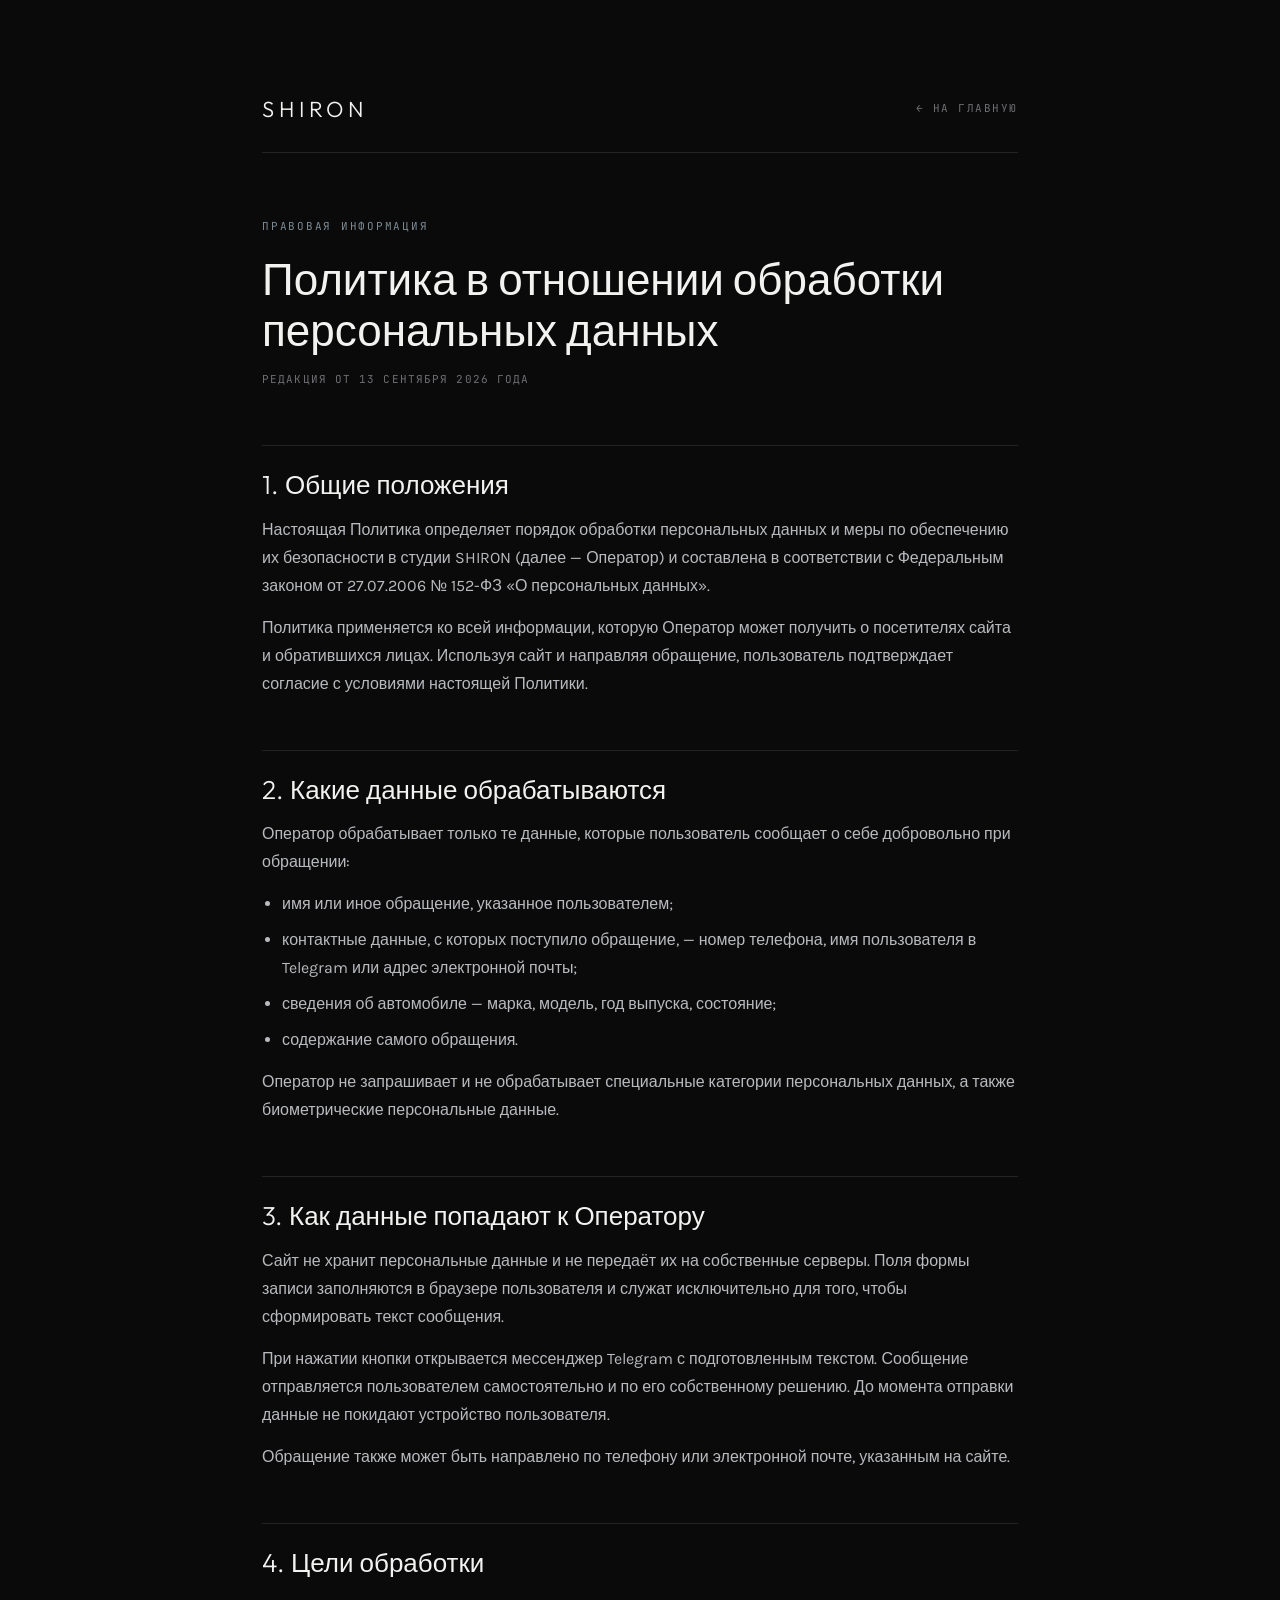
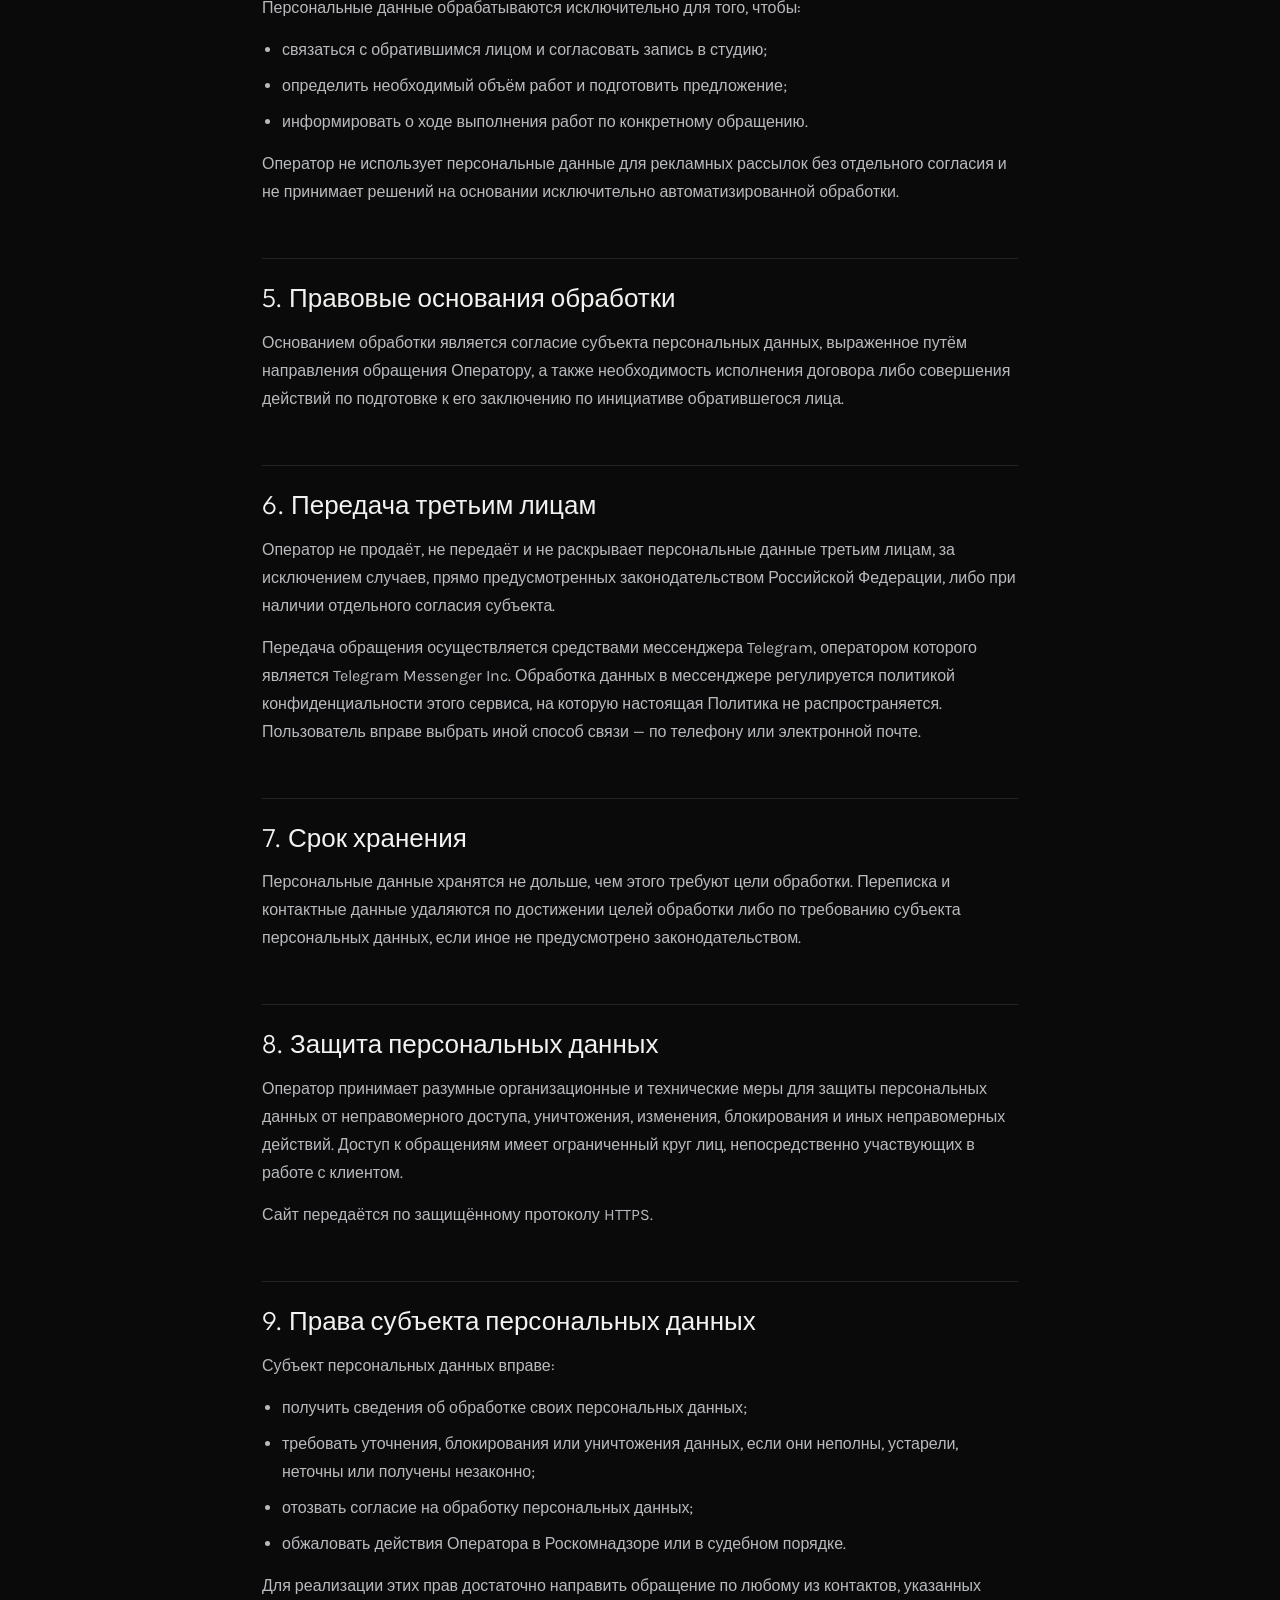
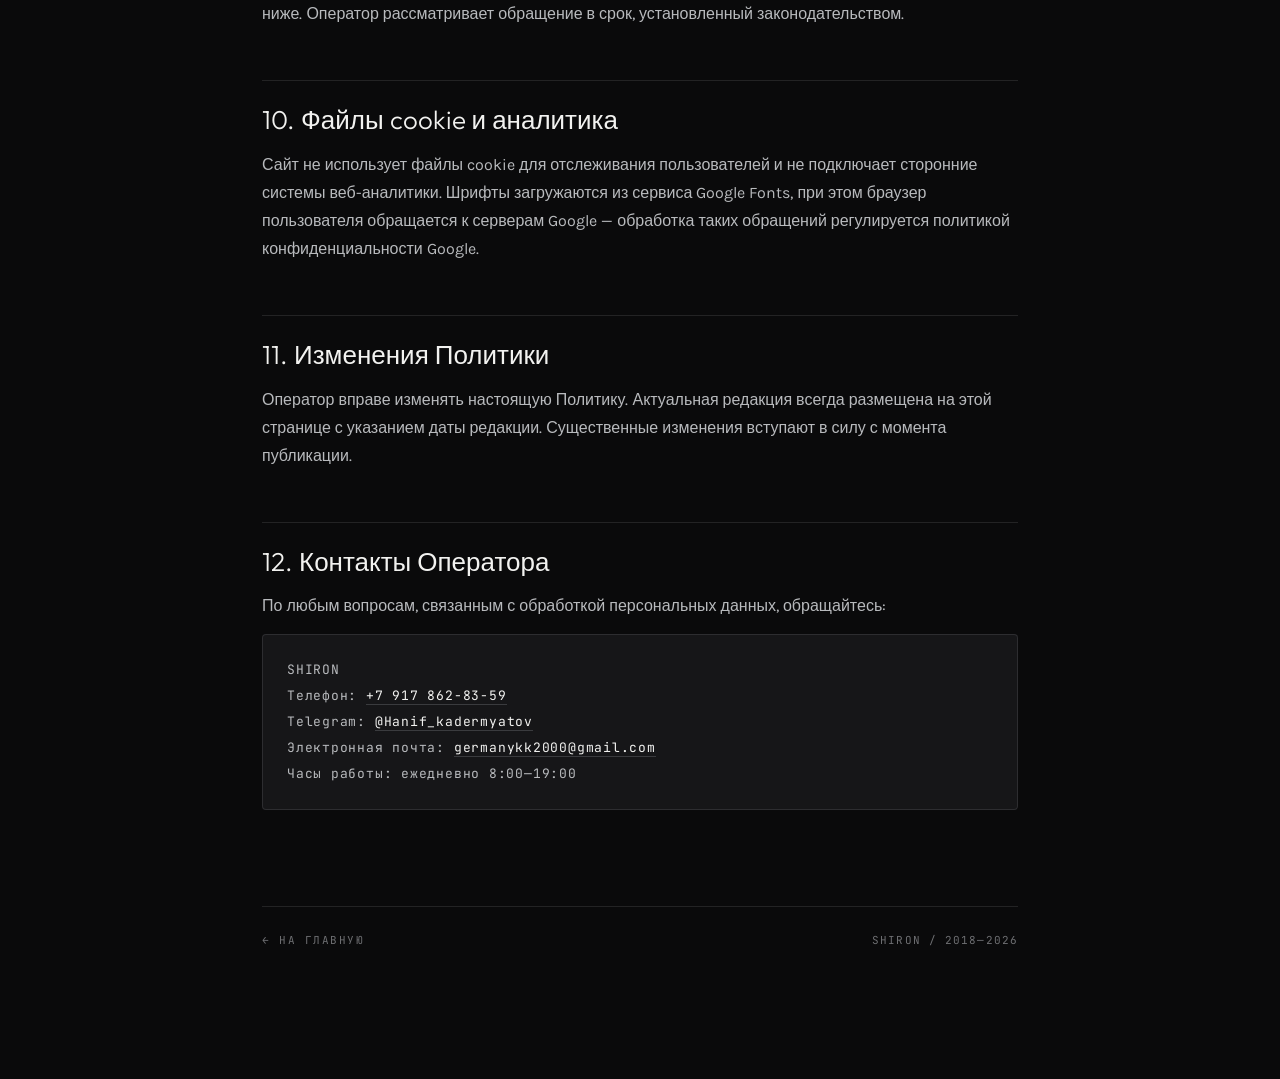
==== privacy.html @ ed154ec4 "Add privacy policy page and consent gate on the booking form Privacy policy drafted against Federal " ====
<!DOCTYPE html>
<html lang="ru">
<head>
<meta charset="utf-8">
<meta name="viewport" content="width=device-width, initial-scale=1">
<title>Политика обработки персональных данных — SHIRON</title>
<meta name="description" content="Политика SHIRON в отношении обработки персональных данных в соответствии с Федеральным законом № 152-ФЗ «О персональных данных».">
<meta name="robots" content="index, follow">
<link rel="canonical" href="https://shiron-nine.vercel.app/privacy">
<link rel="icon" href='data:image/svg+xml,<svg xmlns="http://www.w3.org/2000/svg" viewBox="0 0 64 64"><rect width="64" height="64" rx="10" fill="%230A0A0B"/><text x="32" y="44" font-family="Helvetica,Arial,sans-serif" font-size="38" font-weight="300" fill="%23F2F2F0" text-anchor="middle" letter-spacing="2">S</text></svg>'>
<link rel="preconnect" href="https://fonts.googleapis.com">
<link rel="preconnect" href="https://fonts.gstatic.com" crossorigin>
<link href="https://fonts.googleapis.com/css2?family=Outfit:wght@200;300;400&family=Karla:wght@300;400&family=JetBrains+Mono:wght@400&display=swap" rel="stylesheet">
<style>
:root{
  --onyx-black:#0a0a0b;
  --graphite:#161618;
  --steel-grey:#3a3b3e;
  --slate-grey:#6e6f72;
  --cold-silver:#b8babd;
  --off-white:#f2f2f0;
  --signal:#7c8a94;
  --border-hairline:rgba(184,186,189,.14);
}
*{box-sizing:border-box;}
body{margin:0;background:var(--onyx-black);color:var(--cold-silver);
  font-family:Karla,sans-serif;font-size:16px;line-height:1.75;overflow-wrap:break-word;}
.wrap{max-width:820px;margin:0 auto;padding:clamp(40px,7vw,96px) clamp(20px,4vw,32px) clamp(64px,10vw,140px);}
.top{display:flex;justify-content:space-between;align-items:center;gap:20px;flex-wrap:wrap;
  padding-bottom:24px;border-bottom:1px solid var(--border-hairline);margin-bottom:clamp(36px,6vw,64px);}
.logo{font-family:Outfit,sans-serif;font-weight:300;font-size:22px;letter-spacing:.22em;
  text-transform:uppercase;color:var(--off-white);text-decoration:none;}
.back{font-family:'JetBrains Mono',monospace;font-size:11px;letter-spacing:.14em;
  text-transform:uppercase;color:var(--slate-grey);text-decoration:none;}
.back:hover{color:var(--off-white);}
.eyebrow{font-family:'JetBrains Mono',monospace;font-size:11px;letter-spacing:.16em;
  text-transform:uppercase;color:var(--signal);margin-bottom:18px;}
h1{margin:0 0 14px;font-family:Outfit,sans-serif;font-weight:300;
  font-size:clamp(28px,4vw,44px);line-height:1.15;color:var(--off-white);}
.updated{font-family:'JetBrains Mono',monospace;font-size:11px;letter-spacing:.1em;
  text-transform:uppercase;color:var(--slate-grey);margin-bottom:clamp(32px,5vw,56px);}
h2{margin:clamp(34px,5vw,52px) 0 14px;font-family:Outfit,sans-serif;font-weight:300;
  font-size:clamp(20px,2.4vw,26px);line-height:1.3;color:var(--off-white);
  padding-top:22px;border-top:1px solid var(--border-hairline);}
p{margin:0 0 14px;}
ul{margin:0 0 14px;padding-left:20px;}
li{margin-bottom:8px;}
a{color:var(--off-white);}
a:hover{color:#fff;}
strong{color:var(--off-white);font-weight:400;}
.contacts{margin-top:12px;padding:22px 24px;background:var(--graphite);
  border:1px solid var(--border-hairline);border-radius:4px;
  font-family:'JetBrains Mono',monospace;font-size:13px;letter-spacing:.06em;line-height:2;}
.contacts a{text-decoration:none;border-bottom:1px solid var(--steel-grey);}
.foot{margin-top:clamp(48px,8vw,96px);padding-top:24px;
  border-top:1px solid var(--border-hairline);display:flex;justify-content:space-between;
  gap:16px;flex-wrap:wrap;font-family:'JetBrains Mono',monospace;font-size:11px;
  letter-spacing:.1em;text-transform:uppercase;color:var(--slate-grey);}
</style>
</head>
<body>
<div class="wrap">

  <div class="top">
    <a class="logo" href="/">Shiron</a>
    <a class="back" href="/">← На главную</a>
  </div>

  <div class="eyebrow">Правовая информация</div>
  <h1>Политика в отношении обработки персональных данных</h1>
  <div class="updated">Редакция от 13 сентября 2026 года</div>

  <h2>1. Общие положения</h2>
  <p>Настоящая Политика определяет порядок обработки персональных данных и меры по обеспечению их безопасности в студии SHIRON (далее — Оператор) и составлена в соответствии с Федеральным законом от 27.07.2006 № 152-ФЗ «О персональных данных».</p>
  <p>Политика применяется ко всей информации, которую Оператор может получить о посетителях сайта и обратившихся лицах. Используя сайт и направляя обращение, пользователь подтверждает согласие с условиями настоящей Политики.</p>

  <h2>2. Какие данные обрабатываются</h2>
  <p>Оператор обрабатывает только те данные, которые пользователь сообщает о себе добровольно при обращении:</p>
  <ul>
    <li>имя или иное обращение, указанное пользователем;</li>
    <li>контактные данные, с которых поступило обращение, — номер телефона, имя пользователя в Telegram или адрес электронной почты;</li>
    <li>сведения об автомобиле — марка, модель, год выпуска, состояние;</li>
    <li>содержание самого обращения.</li>
  </ul>
  <p>Оператор не запрашивает и не обрабатывает специальные категории персональных данных, а также биометрические персональные данные.</p>

  <h2>3. Как данные попадают к Оператору</h2>
  <p>Сайт не хранит персональные данные и не передаёт их на собственные серверы. Поля формы записи заполняются в браузере пользователя и служат исключительно для того, чтобы сформировать текст сообщения.</p>
  <p>При нажатии кнопки открывается мессенджер Telegram с подготовленным текстом. Сообщение отправляется пользователем самостоятельно и по его собственному решению. До момента отправки данные не покидают устройство пользователя.</p>
  <p>Обращение также может быть направлено по телефону или электронной почте, указанным на сайте.</p>

  <h2>4. Цели обработки</h2>
  <p>Персональные данные обрабатываются исключительно для того, чтобы:</p>
  <ul>
    <li>связаться с обратившимся лицом и согласовать запись в студию;</li>
    <li>определить необходимый объём работ и подготовить предложение;</li>
    <li>информировать о ходе выполнения работ по конкретному обращению.</li>
  </ul>
  <p>Оператор не использует персональные данные для рекламных рассылок без отдельного согласия и не принимает решений на основании исключительно автоматизированной обработки.</p>

  <h2>5. Правовые основания обработки</h2>
  <p>Основанием обработки является согласие субъекта персональных данных, выраженное путём направления обращения Оператору, а также необходимость исполнения договора либо совершения действий по подготовке к его заключению по инициативе обратившегося лица.</p>

  <h2>6. Передача третьим лицам</h2>
  <p>Оператор не продаёт, не передаёт и не раскрывает персональные данные третьим лицам, за исключением случаев, прямо предусмотренных законодательством Российской Федерации, либо при наличии отдельного согласия субъекта.</p>
  <p>Передача обращения осуществляется средствами мессенджера Telegram, оператором которого является Telegram Messenger Inc. Обработка данных в мессенджере регулируется политикой конфиденциальности этого сервиса, на которую настоящая Политика не распространяется. Пользователь вправе выбрать иной способ связи — по телефону или электронной почте.</p>

  <h2>7. Срок хранения</h2>
  <p>Персональные данные хранятся не дольше, чем этого требуют цели обработки. Переписка и контактные данные удаляются по достижении целей обработки либо по требованию субъекта персональных данных, если иное не предусмотрено законодательством.</p>

  <h2>8. Защита персональных данных</h2>
  <p>Оператор принимает разумные организационные и технические меры для защиты персональных данных от неправомерного доступа, уничтожения, изменения, блокирования и иных неправомерных действий. Доступ к обращениям имеет ограниченный круг лиц, непосредственно участвующих в работе с клиентом.</p>
  <p>Сайт передаётся по защищённому протоколу HTTPS.</p>

  <h2>9. Права субъекта персональных данных</h2>
  <p>Субъект персональных данных вправе:</p>
  <ul>
    <li>получить сведения об обработке своих персональных данных;</li>
    <li>требовать уточнения, блокирования или уничтожения данных, если они неполны, устарели, неточны или получены незаконно;</li>
    <li>отозвать согласие на обработку персональных данных;</li>
    <li>обжаловать действия Оператора в Роскомнадзоре или в судебном порядке.</li>
  </ul>
  <p>Для реализации этих прав достаточно направить обращение по любому из контактов, указанных ниже. Оператор рассматривает обращение в срок, установленный законодательством.</p>

  <h2>10. Файлы cookie и аналитика</h2>
  <p>Сайт не использует файлы cookie для отслеживания пользователей и не подключает сторонние системы веб-аналитики. Шрифты загружаются из сервиса Google Fonts, при этом браузер пользователя обращается к серверам Google — обработка таких обращений регулируется политикой конфиденциальности Google.</p>

  <h2>11. Изменения Политики</h2>
  <p>Оператор вправе изменять настоящую Политику. Актуальная редакция всегда размещена на этой странице с указанием даты редакции. Существенные изменения вступают в силу с момента публикации.</p>

  <h2>12. Контакты Оператора</h2>
  <p>По любым вопросам, связанным с обработкой персональных данных, обращайтесь:</p>
  <div class="contacts">
    SHIRON<br>
    Телефон: <a href="tel:+79178628359">+7 917 862-83-59</a><br>
    Telegram: <a href="https://t.me/Hanif_kadermyatov" target="_blank" rel="noopener">@Hanif_kadermyatov</a><br>
    Электронная почта: <a href="mailto:germanykk2000@gmail.com">germanykk2000@gmail.com</a><br>
    Часы работы: ежедневно 8:00—19:00
  </div>

  <div class="foot">
    <a class="back" href="/">← На главную</a>
    <span>SHIRON / 2018—2026</span>
  </div>

</div>
</body>
</html>
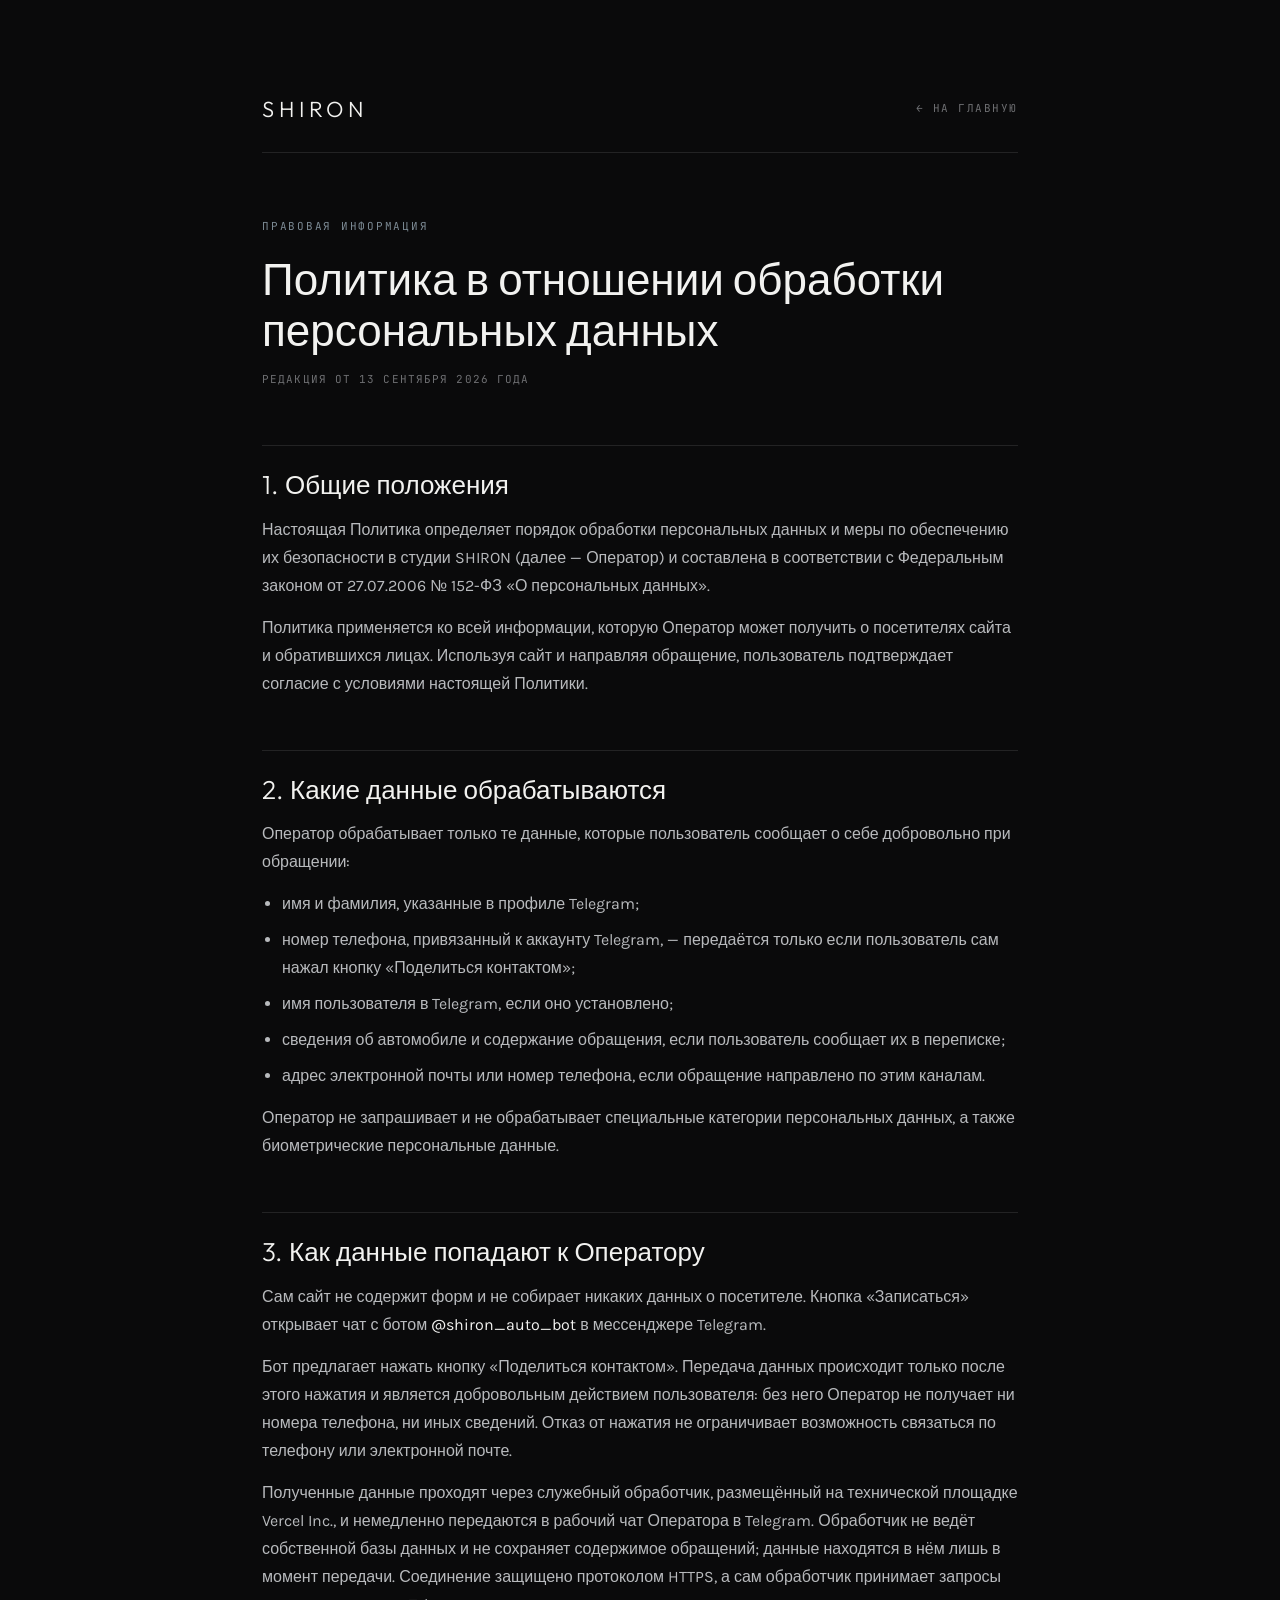
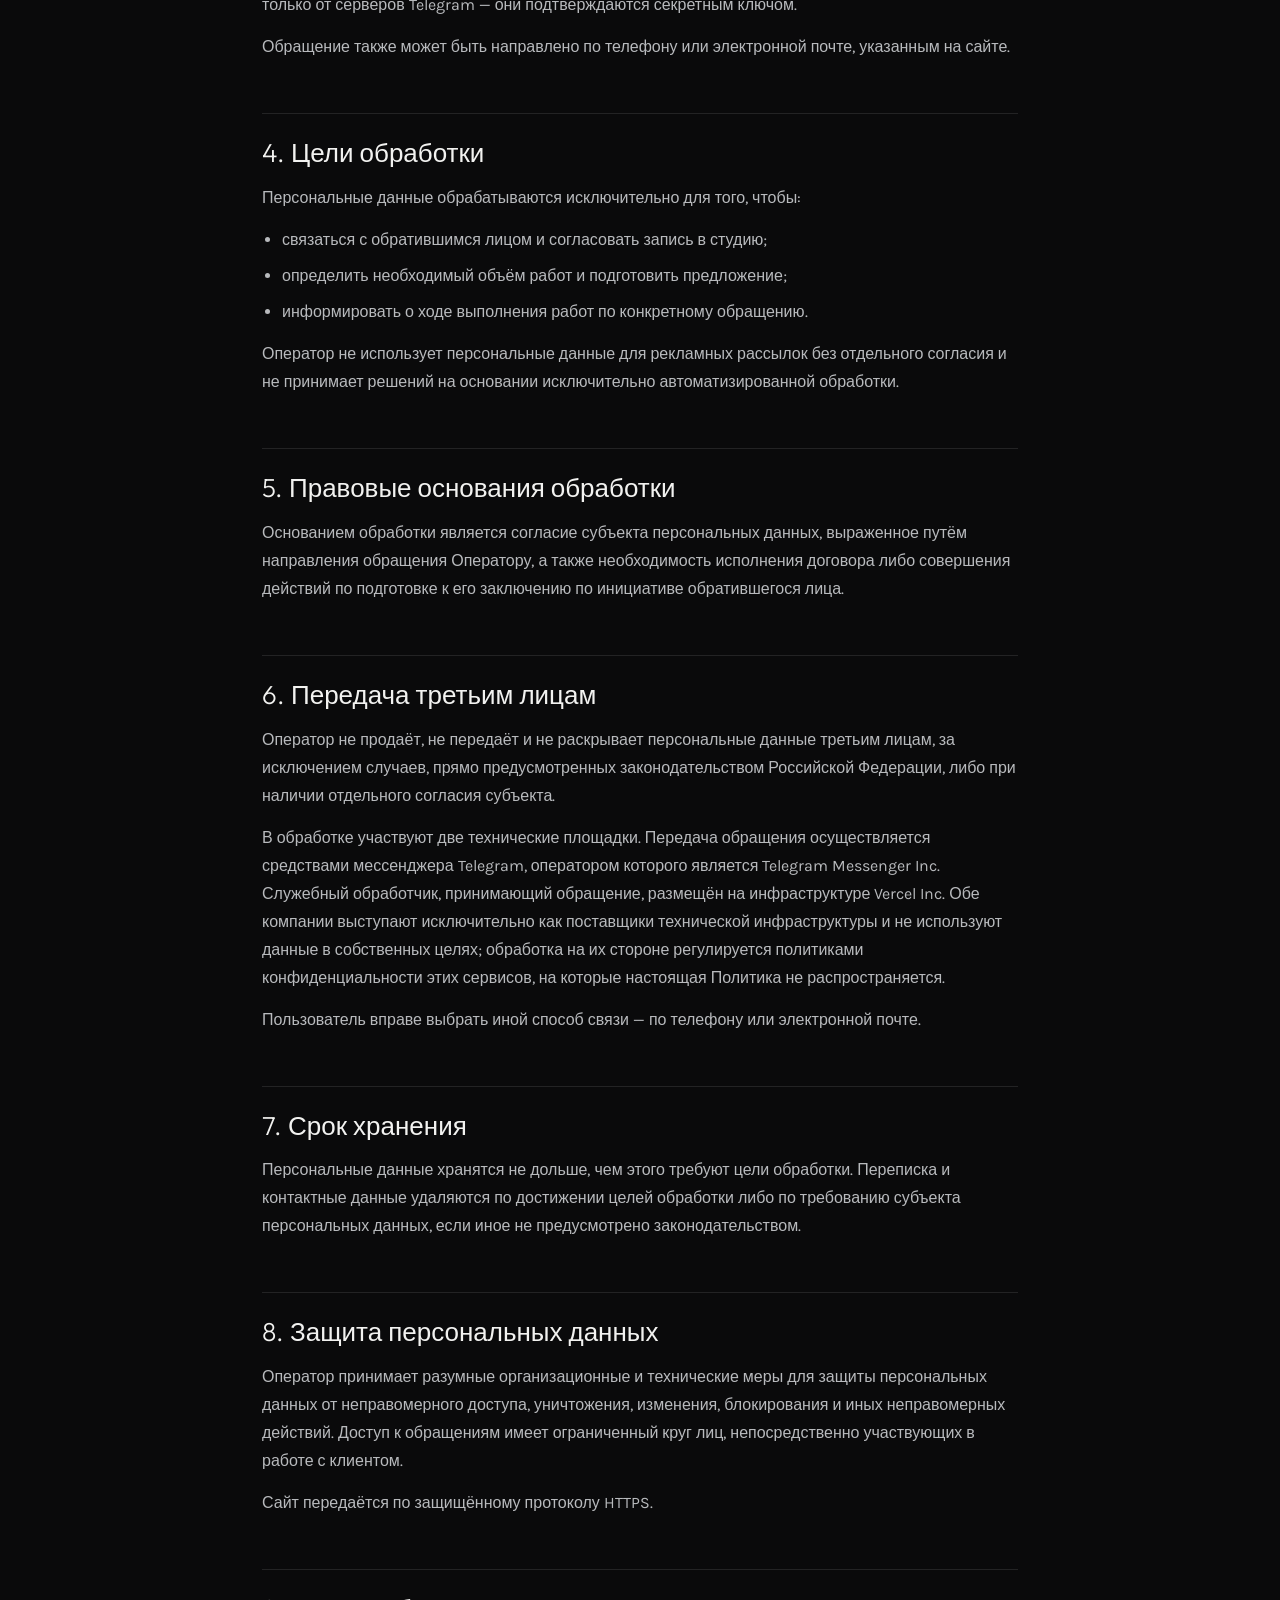
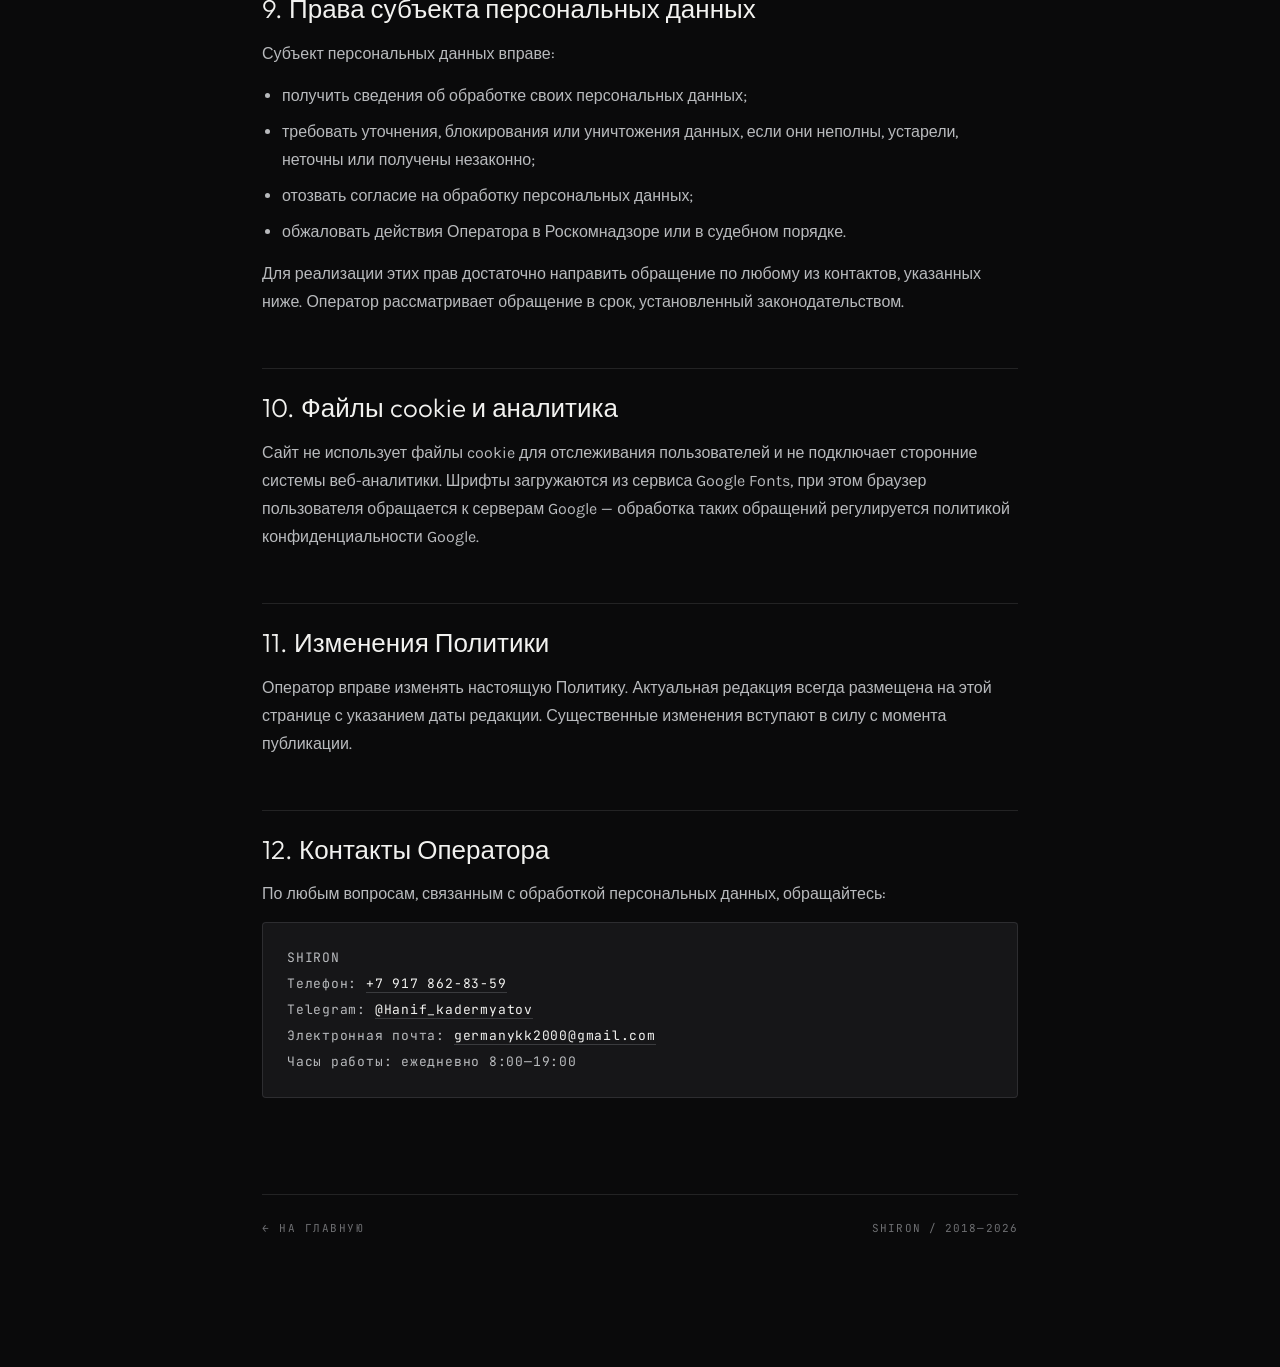
==== commit fca0f8e4: "Drop the booking form in favour of the Telegram bot Every call to action now opens @shiron_auto_bot " ====
--- a/privacy.html
+++ b/privacy.html
@@ -77,16 +77,18 @@
   <h2>2. Какие данные обрабатываются</h2>
   <p>Оператор обрабатывает только те данные, которые пользователь сообщает о себе добровольно при обращении:</p>
   <ul>
-    <li>имя или иное обращение, указанное пользователем;</li>
-    <li>контактные данные, с которых поступило обращение, — номер телефона, имя пользователя в Telegram или адрес электронной почты;</li>
-    <li>сведения об автомобиле — марка, модель, год выпуска, состояние;</li>
-    <li>содержание самого обращения.</li>
+    <li>имя и фамилия, указанные в профиле Telegram;</li>
+    <li>номер телефона, привязанный к аккаунту Telegram, — передаётся только если пользователь сам нажал кнопку «Поделиться контактом»;</li>
+    <li>имя пользователя в Telegram, если оно установлено;</li>
+    <li>сведения об автомобиле и содержание обращения, если пользователь сообщает их в переписке;</li>
+    <li>адрес электронной почты или номер телефона, если обращение направлено по этим каналам.</li>
   </ul>
   <p>Оператор не запрашивает и не обрабатывает специальные категории персональных данных, а также биометрические персональные данные.</p>
 
   <h2>3. Как данные попадают к Оператору</h2>
-  <p>Сайт не хранит персональные данные и не передаёт их на собственные серверы. Поля формы записи заполняются в браузере пользователя и служат исключительно для того, чтобы сформировать текст сообщения.</p>
-  <p>При нажатии кнопки открывается мессенджер Telegram с подготовленным текстом. Сообщение отправляется пользователем самостоятельно и по его собственному решению. До момента отправки данные не покидают устройство пользователя.</p>
+  <p>Сам сайт не содержит форм и не собирает никаких данных о посетителе. Кнопка «Записаться» открывает чат с ботом <strong>@shiron_auto_bot</strong> в мессенджере Telegram.</p>
+  <p>Бот предлагает нажать кнопку «Поделиться контактом». Передача данных происходит только после этого нажатия и является добровольным действием пользователя: без него Оператор не получает ни номера телефона, ни иных сведений. Отказ от нажатия не ограничивает возможность связаться по телефону или электронной почте.</p>
+  <p>Полученные данные проходят через служебный обработчик, размещённый на технической площадке Vercel Inc., и немедленно передаются в рабочий чат Оператора в Telegram. Обработчик не ведёт собственной базы данных и не сохраняет содержимое обращений; данные находятся в нём лишь в момент передачи. Соединение защищено протоколом HTTPS, а сам обработчик принимает запросы только от серверов Telegram — они подтверждаются секретным ключом.</p>
   <p>Обращение также может быть направлено по телефону или электронной почте, указанным на сайте.</p>
 
   <h2>4. Цели обработки</h2>
@@ -103,7 +105,8 @@
 
   <h2>6. Передача третьим лицам</h2>
   <p>Оператор не продаёт, не передаёт и не раскрывает персональные данные третьим лицам, за исключением случаев, прямо предусмотренных законодательством Российской Федерации, либо при наличии отдельного согласия субъекта.</p>
-  <p>Передача обращения осуществляется средствами мессенджера Telegram, оператором которого является Telegram Messenger Inc. Обработка данных в мессенджере регулируется политикой конфиденциальности этого сервиса, на которую настоящая Политика не распространяется. Пользователь вправе выбрать иной способ связи — по телефону или электронной почте.</p>
+  <p>В обработке участвуют две технические площадки. Передача обращения осуществляется средствами мессенджера Telegram, оператором которого является Telegram Messenger Inc. Служебный обработчик, принимающий обращение, размещён на инфраструктуре Vercel Inc. Обе компании выступают исключительно как поставщики технической инфраструктуры и не используют данные в собственных целях; обработка на их стороне регулируется политиками конфиденциальности этих сервисов, на которые настоящая Политика не распространяется.</p>
+  <p>Пользователь вправе выбрать иной способ связи — по телефону или электронной почте.</p>
 
   <h2>7. Срок хранения</h2>
   <p>Персональные данные хранятся не дольше, чем этого требуют цели обработки. Переписка и контактные данные удаляются по достижении целей обработки либо по требованию субъекта персональных данных, если иное не предусмотрено законодательством.</p>
